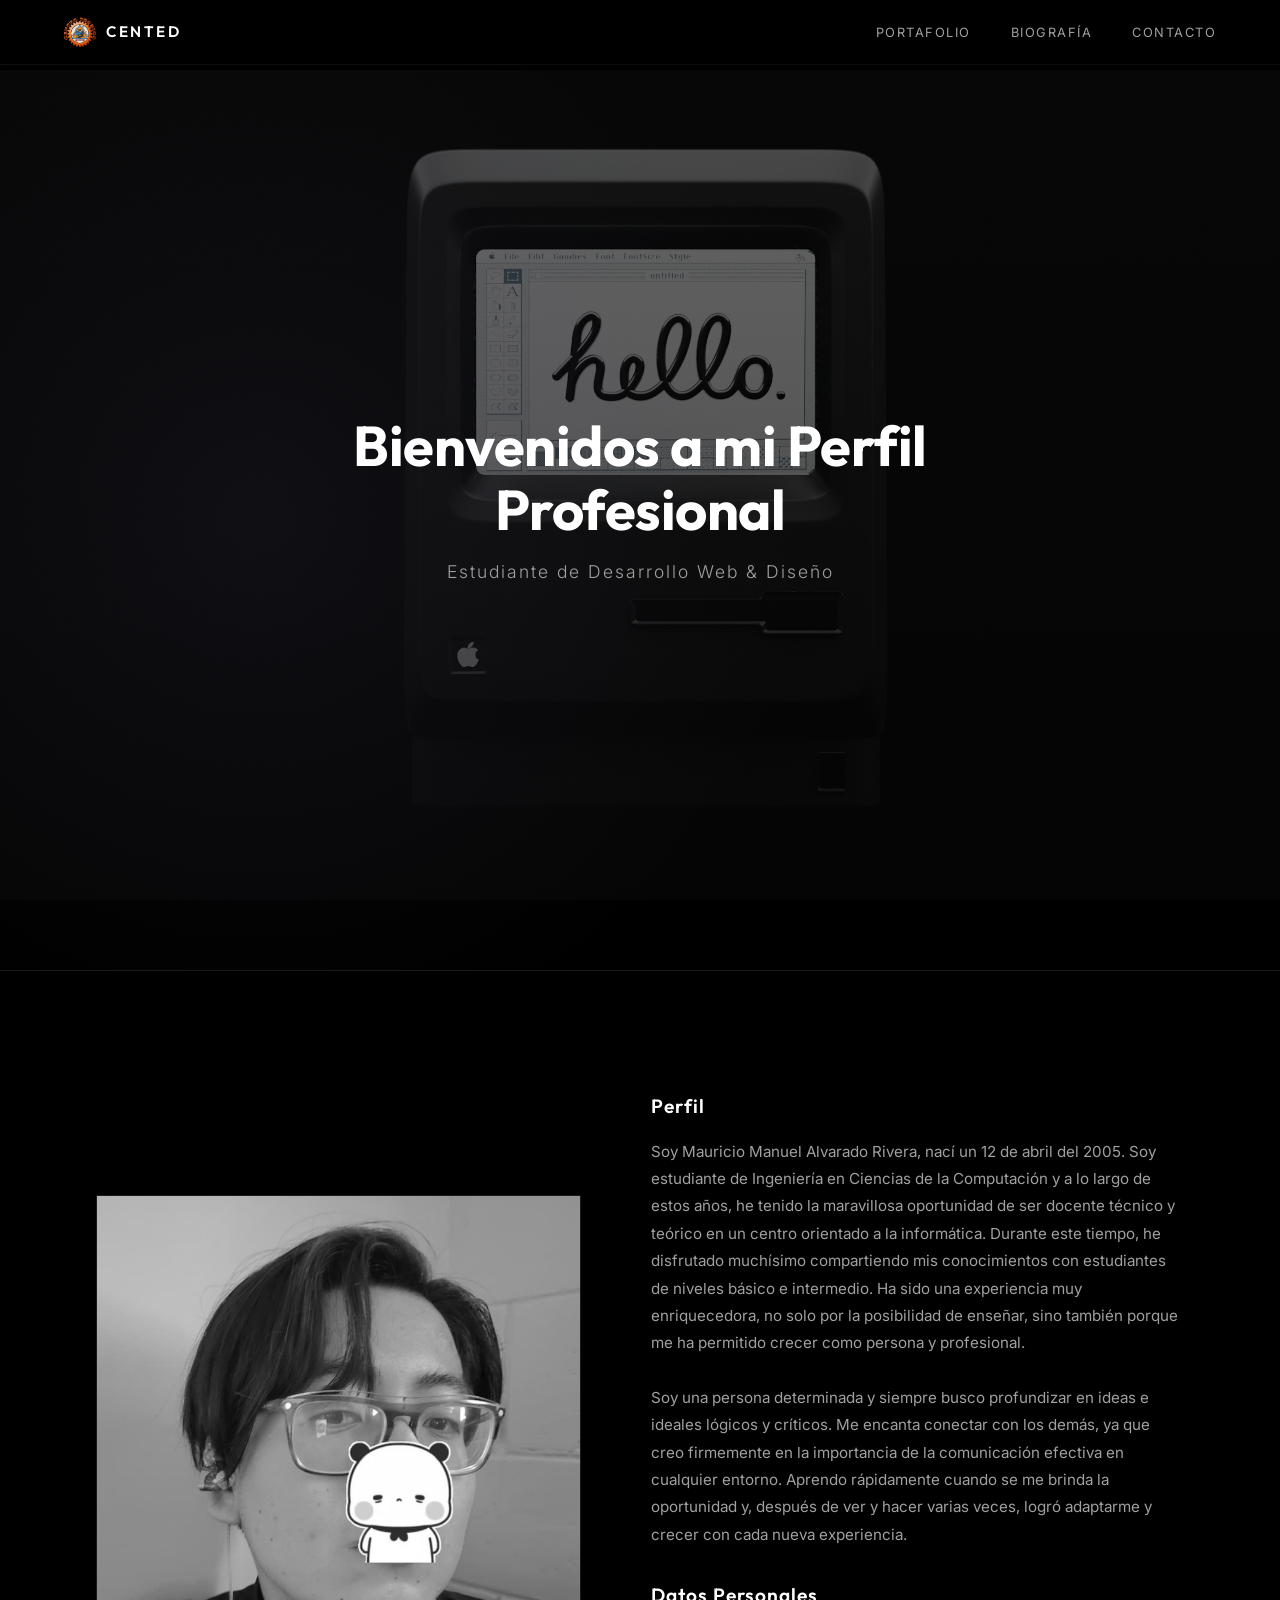
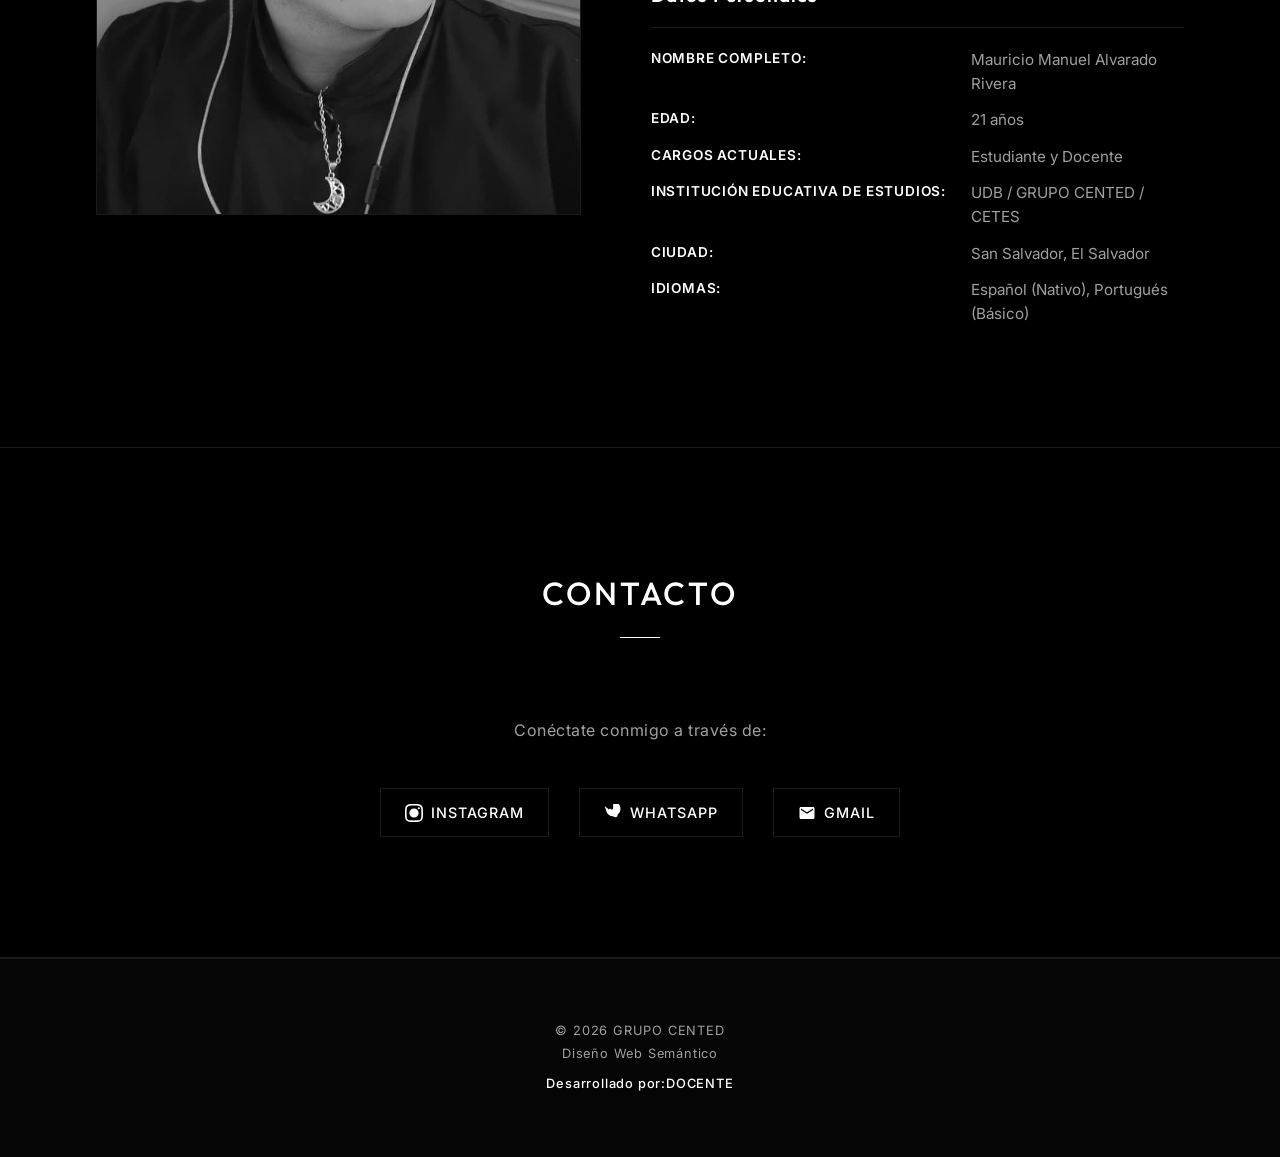
==== DOCENTE/index.html @ b0426b9f "Add files via upload" ====
<!doctype html>
<html lang="es">
  <head>
    <meta charset="UTF-8" />
    <meta name="viewport" content="width=device-width, initial-scale=1.0" />
    <title>Mi Biografía Profesional | Proyecto CENTED</title>
    <link rel="stylesheet" href="style.css" />
  </head>
  <body>
    <header class="main-header">
      <div class="header-container">
        <div class="logo-area">
          <img
            src="ITEMS-CENTED/NUEVO LOGO CENTED 2016 FORMATO PNG.png"
            alt="Logo Grupo CENTED"
            class="img-logo"
          />
          <span class="brand-name">CENTED</span>
        </div>

        <nav class="main-nav">
          <ul>
            <li><a href="#portafolio">Portafolio</a></li>
            <li><a href="#biografia">Biografía</a></li>
            <li><a href="#contacto">Contacto</a></li>
          </ul>
        </nav>
      </div>
    </header>

    <main class="main-content">
      <section id="portafolio" class="hero-section">
        <div class="hero-overlay"></div>
        <div class="hero-content">
          <center><div class="container">
            <article class="hero-text">
              <h1>Bienvenidos a mi Perfil Profesional</h1>
              <p class="subtitle">Estudiante de Desarrollo Web & Diseño</p>
            </article></center>
          </div>
        </div>
      </section>

      <section id="biografia" class="bio-section">
        <div class="container">
          <div class="bio-grid">
            <aside class="bio-photo">
              <img
                src="ITEMS-CENTED/mifoto2.jpg"
                alt="Fotografía Profesional del Estudiante"
                class="img-profile"
                data-scroll
              />
            </aside>

            <article class="bio-data" data-scroll>
              <h3>Perfil</h3>
              <p>
                Soy Mauricio Manuel Alvarado Rivera, nací un 12 de abril del 2005. Soy estudiante de Ingeniería en Ciencias de la Computación y a lo largo de estos años, he tenido la maravillosa oportunidad de ser docente técnico y teórico en un centro orientado a la informática. Durante este tiempo, 
                he disfrutado muchísimo compartiendo mis conocimientos con estudiantes de niveles básico e intermedio. Ha sido una experiencia muy enriquecedora, no solo por la posibilidad de enseñar, sino también porque me ha permitido crecer como persona y profesional.<br><br>Soy una persona determinada y siempre busco profundizar en ideas e ideales lógicos y críticos. Me encanta conectar con los demás, ya que creo firmemente en la importancia de la comunicación efectiva en cualquier entorno. Aprendo rápidamente cuando se me brinda la oportunidad y, después de ver y hacer varias veces, logró adaptarme y crecer con cada nueva experiencia.
              </p>

              <h3>Datos Personales</h3>
              <dl class="personal-info">
                <dt>Nombre Completo:</dt>
                <dd>Mauricio Manuel Alvarado Rivera</dd>
                <dt>Edad:</dt>
                <dd>21 años</dd>
                <dt>Cargos actuales:</dt>
                <dd>Estudiante y Docente</dd>

                <dt>Institución Educativa de estudios:</dt>
                <dd>UDB / GRUPO CENTED / CETES</dd>

                <dt>Ciudad:</dt>
                <dd>San Salvador, El Salvador</dd>

                <dt>Idiomas:</dt>
                <dd>Español (Nativo), Portugués (Básico)</dd>
              </dl>
            </article>
          </div>
        </div>
      </section>

      <section id="contacto" class="contact-section">
        <div class="container">
          <header class="section-header" data-scroll>
            <h2>Contacto</h2>
            <hr class="separator" />
          </header>

          <article class="contact-content" data-scroll>
            <p>Conéctate conmigo a través de:</p>
            <div class="social-links">
              <a
                href="https://www.instagram.com/wicho.alv2005/"
                target="_blank"
                rel="noopener noreferrer"
                class="social-link instagram"
              >
                <svg viewBox="0 0 24 24" width="20" height="20" fill="currentColor">
                  <path d="M12 2.163c3.204 0 3.584.012 4.85.07 3.252.148 4.771 1.691 4.919 4.919.058 1.266.07 1.646.07 4.85s-.012 3.584-.07 4.85c-.149 3.225-1.664 4.771-4.919 4.919-1.266.058-1.644.07-4.85.07-3.204 0-3.584-.012-4.849-.07-3.26-.149-4.771-1.699-4.919-4.92-.058-1.265-.07-1.644-.07-4.849 0-3.204.013-3.583.07-4.849.149-3.227 1.664-4.771 4.919-4.919 1.266-.057 1.645-.069 4.849-.069zm0-2.163c-3.259 0-3.667.014-4.947.072-4.358.2-6.78 2.618-6.98 6.98-.059 1.281-.073 1.689-.073 4.948 0 3.259.014 3.668.072 4.948.2 4.358 2.618 6.78 6.98 6.98 1.281.058 1.689.072 4.948.072 3.259 0 3.668-.014 4.948-.072 4.354-.2 6.782-2.618 6.979-6.98.059-1.28.073-1.689.073-4.948 0-3.259-.014-3.667-.072-4.947-.196-4.354-2.617-6.78-6.979-6.98-1.281-.059-1.69-.073-4.949-.073zM5.838 12a6.162 6.162 0 1 1 12.324 0 6.162 6.162 0 0 1-12.324 0zM12 16a4 4 0 1 1 0-8 4 4 0 0 1 0 8zm4.965-10.322a1.44 1.44 0 1 1 2.881.001 1.44 1.44 0 0 1-2.881-.001z"/>
                </svg>
                Instagram
              </a>
              <a
               href="https://wa.me/50376565020"
                target="_blank"
                rel="noopener noreferrer"
                class="social-link whatsapp"
              >
                <svg viewBox="0 0 24 24" width="20" height="20" fill="currentColor">
                  <path d="M17.472 14.382c-.297-.149-1.758-.867-2.03-.967-.272-.099-.471-.148-.67.15-.197.297-.767.966-.94 1.164-.173.199-.347.223-.644.075-.297-.15-1.255-.463-2.39-1.475-.883-.788-1.48-1.761-1.653-2.059-.173-.297-.018-.458.13-.606.134-.133.298-.347.446-.52.149-.174.198-.298.298-.497.099-.198.05-.371-.025-.52-.075-.149-.669-1.612-.916-2.207-.242-.579-.487-.5-.67-.51-.173-.008-.371-.01-.57-.01-.198 0-.52.074-.792.372-.272.297-1.04 1.016-1.04 2.479 0 1.462 1.065 2.875 1.213 3.074.149.198 2.096 3.2 5.076 4.487.709.306 1.262.489 1.694.625.712.227 1.36.195 1.871.118.571-.085 1.758-.719 2.006-1.413.248-.694.248-1.289.173-1.413-.074-.124-.272-.198-.57-.347m-5.421-7.403h-.004a9.87 9.87 0 00-4.783 1.14L.855 2.6l1.915 5.592a9.879 9.879 0 003.756 6.4 9.83 9.83 0 005.516 1.678h.005c5.47 0 9.905-4.432 9.915-9.896.001-2.632-.994-5.115-2.799-6.988-1.804-1.873-4.267-2.905-6.832-2.905"/>
                </svg>
                WhatsApp
              </a>
              <a
                href="mailto:mau.alv1101@gmail.com"
                class="social-link gmail"
              >
                <svg viewBox="0 0 24 24" width="20" height="20" fill="currentColor">
                  <path d="M20 4H4c-1.1 0-1.99.9-1.99 2L2 18c0 1.1.9 2 2 2h16c1.1 0 2-.9 2-2V6c0-1.1-.9-2-2-2zm0 4l-8 5-8-5V6l8 5 8-5v2z"/>
                </svg>
                Gmail
              </a>
            </div>
          </article>
        </div>
      </section>
    </main>

    <footer class="main-footer">
      <div class="container footer-container">
        <div class="footer-content">
          <p>&copy; 2026 GRUPO CENTED</p>
          <p>Diseño Web Semántico</p>
          <p class="developer">Desarrollado por:DOCENTE</p>
        </div>
      </div>
    </footer>

    <script src="script.js"></script>
  </body>
</html>
---- DOCENTE/style.css ----
/* ==========================================================================
   TIPOGRAFÍAS Y VARIABLES DE DISEÑO
   ========================================================================== */
@import url('https://fonts.googleapis.com/css2?family=Outfit:wght@300;400;500;600;700&family=Inter:wght@300;400;500;600&display=swap');

:root {
    --fondo-negro: #000000;
    --fondo-bloque: #0a0a0a;
    --texto-claro: #ffffff;
    --texto-gris: #a0a0a0;
    --texto-gris-oscuro: #6a6a6a;
    --lineas-division: #1a1a1a;
    --fuente-titulos: 'Outfit', sans-serif;
    --fuente-cuerpo: 'Inter', sans-serif;
    --transicion-suave: all 0.5s cubic-bezier(0.25, 0.46, 0.45, 0.94);
}

/* ==========================================================================
   RESET Y ESTILOS BASE
   ========================================================================== */
* {
    margin: 0;
    padding: 0;
    box-sizing: border-box;
}

html {
    scroll-behavior: smooth;
    background-color: var(--fondo-negro);
}

body {
    font-family: var(--fuente-cuerpo);
    background-color: var(--fondo-negro);
    color: var(--texto-claro);
    line-height: 1.6;
    -webkit-font-smoothing: antialiased;
    -moz-osx-font-smoothing: grayscale;
}

.container {
    width: 85%;
    max-width: 1100px;
    margin: 0 auto;
}

/* ==========================================================================
   HEADER - MINIMALISTA TRANSPARENTE
   ========================================================================== */
.main-header {
    position: fixed;
    top: 0;
    left: 0;
    width: 100%;
    z-index: 1000;
    background-color: rgba(0, 0, 0, 0.4);
    backdrop-filter: blur(8px);
    -webkit-backdrop-filter: blur(8px);
    border-bottom: 1px solid rgba(255, 255, 255, 0.05);
    transition: all 0.4s ease;
}

.header-container {
    display: flex;
    justify-content: space-between;
    align-items: center;
    padding: 1rem 5%;
}

/* Logo y Brand */
.logo-area {
    display: flex;
    align-items: center;
    gap: 10px;
}

.img-logo {
    height: 32px;
    width: auto;
    opacity: 0.9;
    transition: opacity 0.3s ease;
}

.brand-name {
    font-family: var(--fuente-titulos);
    font-weight: 600;
    font-size: 0.95rem;
    letter-spacing: 2.5px;
    color: var(--texto-claro);
    text-transform: uppercase;
}

/* Navegación */
.main-nav ul {
    display: flex;
    list-style: none;
    gap: 40px;
}

.main-nav a {
    text-decoration: none;
    color: var(--texto-gris);
    font-size: 0.8rem;
    font-weight: 400;
    text-transform: uppercase;
    letter-spacing: 1.5px;
    position: relative;
    padding: 6px 0;
    transition: color 0.3s ease;
}

.main-nav a::after {
    content: '';
    position: absolute;
    bottom: -2px;
    left: 0;
    width: 0;
    height: 1px;
    background-color: var(--texto-claro);
    transition: width 0.4s ease;
}

.main-nav a:hover {
    color: var(--texto-claro);
}

.main-nav a:hover::after {
    width: 100%;
}

/* ==========================================================================
   HERO SECTION - MINIMALISTA
   ========================================================================== */
.hero-section {
    height: 100vh;
    background-image: linear-gradient(rgba(0, 0, 0, 0.55), rgba(0, 0, 0, 0.7)), 
                      url('ITEMS-CENTED/fondoprincipal.jpg');
    background-size: cover;
    background-position: center;
    background-attachment: fixed;
    display: flex;
    align-items: center;
    justify-content: center;
    margin-top: 70px;
    position: relative;
    overflow: hidden;
}

.hero-overlay {
    position: absolute;
    top: 0;
    left: 0;
    width: 100%;
    height: 100%;
    background: radial-gradient(circle at 20% 50%, rgba(100, 100, 150, 0.1), transparent 50%);
    pointer-events: none;
}

.hero-content {
    position: relative;
    z-index: 10;
    width: 100%;
    height: 100%;
    display: flex;
    align-items: center;
    justify-content: center;
}

.hero-text {
    text-align: center;
    max-width: 700px;
    animation: fadeInUp 1s ease-out;
}

.hero-text h1 {
    font-family: var(--fuente-titulos);
    font-size: 3.5rem;
    font-weight: 700;
    letter-spacing: -0.5px;
    line-height: 1.15;
    margin-bottom: 1rem;
    color: var(--texto-claro);
    animation: slideDown 0.8s ease-out;
}

.hero-text .subtitle {
    font-size: 1.1rem;
    color: var(--texto-gris);
    font-weight: 300;
    letter-spacing: 2px;
    margin-bottom: 2.5rem;
    animation: fadeIn 1.2s ease-out;
}

/* Botón */
.btn-primary {
    display: inline-block;
    text-decoration: none;
    color: var(--fondo-negro);
    background-color: var(--texto-claro);
    padding: 0.85rem 2.5rem;
    font-size: 0.8rem;
    font-weight: 600;
    text-transform: uppercase;
    letter-spacing: 1.5px;
    border: 1px solid var(--texto-claro);
    transition: all 0.4s ease;
    cursor: pointer;
    animation: fadeIn 1.4s ease-out;
}

.btn-primary:hover {
    background-color: transparent;
    color: var(--texto-claro);
    transform: translateY(-2px);
    letter-spacing: 2px;
}

/* ==========================================================================
   SECCIONES COMUNES
   ========================================================================== */
.bio-section, .contact-section {
    padding: 120px 0;
    border-top: 1px solid var(--lineas-division);
}

.section-header {
    margin-bottom: 80px;
}

.section-header h2 {
    font-family: var(--fuente-titulos);
    font-size: 2rem;
    font-weight: 500;
    text-transform: uppercase;
    letter-spacing: 3px;
    text-align: center;
}

.separator {
    width: 40px;
    height: 1px;
    border: none;
    background-color: var(--texto-claro);
    margin: 18px auto 0;
}

/* ==========================================================================
   SECCIÓN BIOGRAFÍA
   ========================================================================== */
.bio-grid {
    display: grid;
    grid-template-columns: 1fr 1.1fr;
    gap: 70px;
    align-items: center;
}

.bio-photo {
    width: 100%;
}

.img-profile {
    width: 100%;
    height: auto;
    object-fit: cover;
    border: 1px solid var(--lineas-division);
    filter: grayscale(100%);
    transition: filter 0.6s ease;
}

.img-profile:hover {
    filter: grayscale(0%);
}

/* Bio Data */
.bio-data h3 {
    font-family: var(--fuente-titulos);
    font-size: 1.2rem;
    font-weight: 600;
    letter-spacing: 1px;
    margin-bottom: 1rem;
    margin-top: 2rem;
    color: var(--texto-claro);
}

.bio-data h3:first-child {
    margin-top: 0;
}

.bio-data p {
    color: var(--texto-gris);
    font-size: 0.95rem;
    margin-bottom: 2rem;
    line-height: 1.8;
}

/* Lista de datos */
.personal-info {
    display: grid;
    grid-template-columns: auto 1fr;
    gap: 12px 25px;
    border-top: 1px solid var(--lineas-division);
    padding-top: 20px;
}

.personal-info dt {
    font-weight: 600;
    color: var(--texto-claro);
    font-size: 0.85rem;
    text-transform: uppercase;
    letter-spacing: 0.8px;
}

.personal-info dd {
    color: var(--texto-gris);
    font-size: 0.95rem;
}

/* ==========================================================================
   SECCIÓN CONTACTO
   ========================================================================== */
.contact-section {
    border-bottom: 1px solid var(--lineas-division);
}

.contact-content {
    text-align: center;
}

.contact-content p {
    color: var(--texto-gris);
    font-size: 1rem;
    margin-bottom: 45px;
    letter-spacing: 0.5px;
}

.social-links {
    display: flex;
    justify-content: center;
    gap: 30px;
    flex-wrap: wrap;
}

.social-link {
    display: flex;
    align-items: center;
    gap: 8px;
    text-decoration: none;
    color: var(--texto-claro);
    font-size: 0.9rem;
    font-weight: 500;
    text-transform: uppercase;
    letter-spacing: 1px;
    padding: 12px 24px;
    border: 1px solid var(--lineas-division);
    transition: all 0.4s ease;
    position: relative;
    overflow: hidden;
}

.social-link::before {
    content: '';
    position: absolute;
    top: 0;
    left: -100%;
    width: 100%;
    height: 100%;
    background-color: var(--texto-claro);
    transition: left 0.4s ease;
    z-index: -1;
}

.social-link:hover {
    color: var(--fondo-negro);
    border-color: var(--texto-claro);
}

.social-link:hover::before {
    left: 0;
}

.social-link svg {
    width: 18px;
    height: 18px;
    flex-shrink: 0;
}

/* ==========================================================================
   FOOTER - MINIMALISTA
   ========================================================================== */
.main-footer {
    background-color: #050505;
    padding: 60px 0;
    border-top: 1px solid var(--lineas-division);
}

.footer-container {
    display: flex;
    flex-direction: column;
    align-items: center;
    gap: 15px;
    text-align: center;
}

.footer-content p {
    color: var(--texto-gris);
    font-size: 0.8rem;
    letter-spacing: 0.8px;
    margin: 2px 0;
}

.footer-content .developer {
    color: var(--texto-claro);
    font-size: 0.8rem;
    font-weight: 500;
    margin-top: 10px;
}

/* ==========================================================================
   ANIMACIONES
   ========================================================================== */
@keyframes fadeInUp {
    from {
        opacity: 0;
        transform: translateY(30px);
    }
    to {
        opacity: 1;
        transform: translateY(0);
    }
}

@keyframes slideDown {
    from {
        opacity: 0;
        transform: translateY(-20px);
    }
    to {
        opacity: 1;
        transform: translateY(0);
    }
}

@keyframes fadeIn {
    from {
        opacity: 0;
    }
    to {
        opacity: 1;
    }
}

@keyframes fadeInScroll {
    from {
        opacity: 0;
        transform: translateY(40px);
    }
    to {
        opacity: 1;
        transform: translateY(0);
    }
}

/* Aplicar animación a elementos con data-scroll */
[data-scroll] {
    opacity: 0;
    animation: fadeInScroll 0.8s ease-out forwards;
}

/* ==========================================================================
   RESPONSIVE DESIGN
   ========================================================================== */
@media (max-width: 900px) {
    .bio-grid {
        grid-template-columns: 1fr;
        gap: 50px;
    }

    .hero-text h1 {
        font-size: 2.5rem;
    }

    .header-container {
        padding: 0.8rem 3%;
    }

    .main-nav ul {
        gap: 25px;
    }

    .main-nav a {
        font-size: 0.75rem;
    }

    .section-header h2 {
        font-size: 1.6rem;
    }
}

@media (max-width: 600px) {
    .hero-text h1 {
        font-size: 1.8rem;
        margin-bottom: 0.8rem;
    }

    .hero-text .subtitle {
        font-size: 0.95rem;
        margin-bottom: 1.5rem;
    }

    .header-container {
        flex-direction: column;
        gap: 12px;
    }

    .main-nav ul {
        gap: 15px;
        flex-direction: column;
        text-align: center;
    }

    .social-links {
        gap: 12px;
        flex-direction: column;
    }

    .social-link {
        width: 100%;
        justify-content: center;
    }

    .personal-info {
        grid-template-columns: 1fr;
        gap: 8px;
    }

    .bio-data h3 {
        font-size: 1rem;
    }

    .container {
        width: 90%;
    }
}
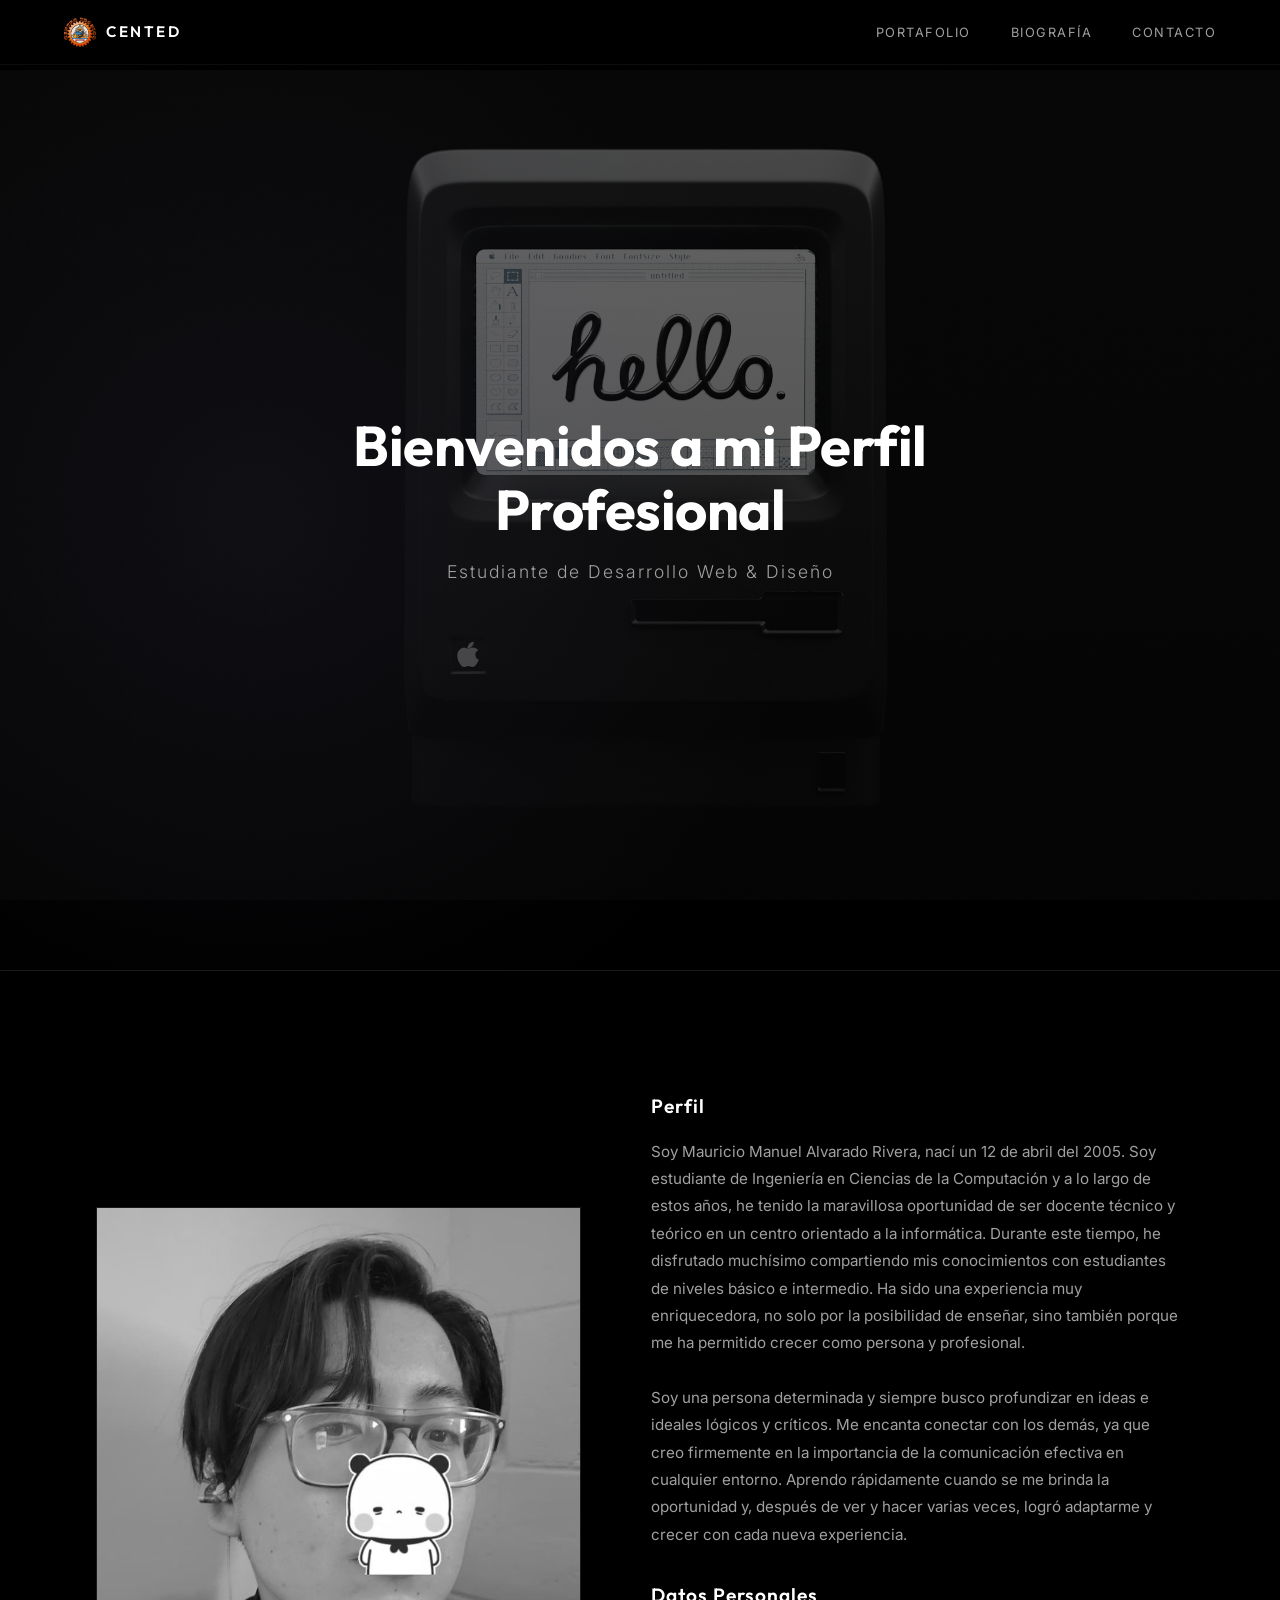
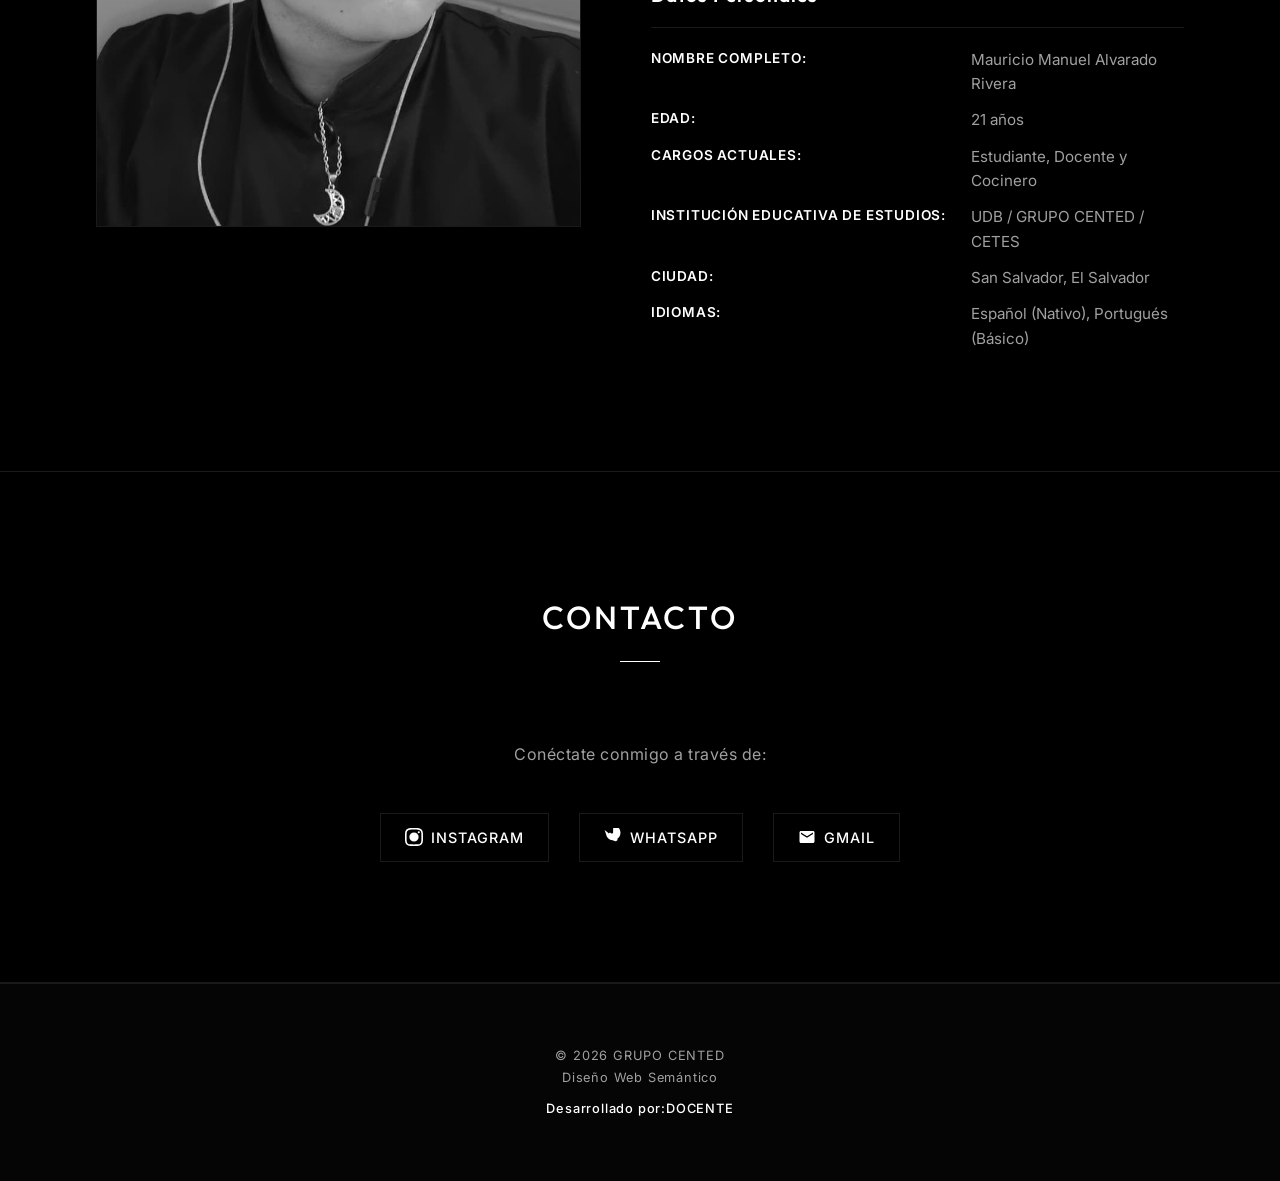
==== commit a66575b5: "Update current roles for Mauricio Manuel Alvarado" ====
--- a/DOCENTE/index.html
+++ b/DOCENTE/index.html
@@ -67,7 +67,7 @@
                 <dt>Edad:</dt>
                 <dd>21 años</dd>
                 <dt>Cargos actuales:</dt>
-                <dd>Estudiante y Docente</dd>
+                <dd>Estudiante, Docente y Cocinero</dd>
 
                 <dt>Institución Educativa de estudios:</dt>
                 <dd>UDB / GRUPO CENTED / CETES</dd>
